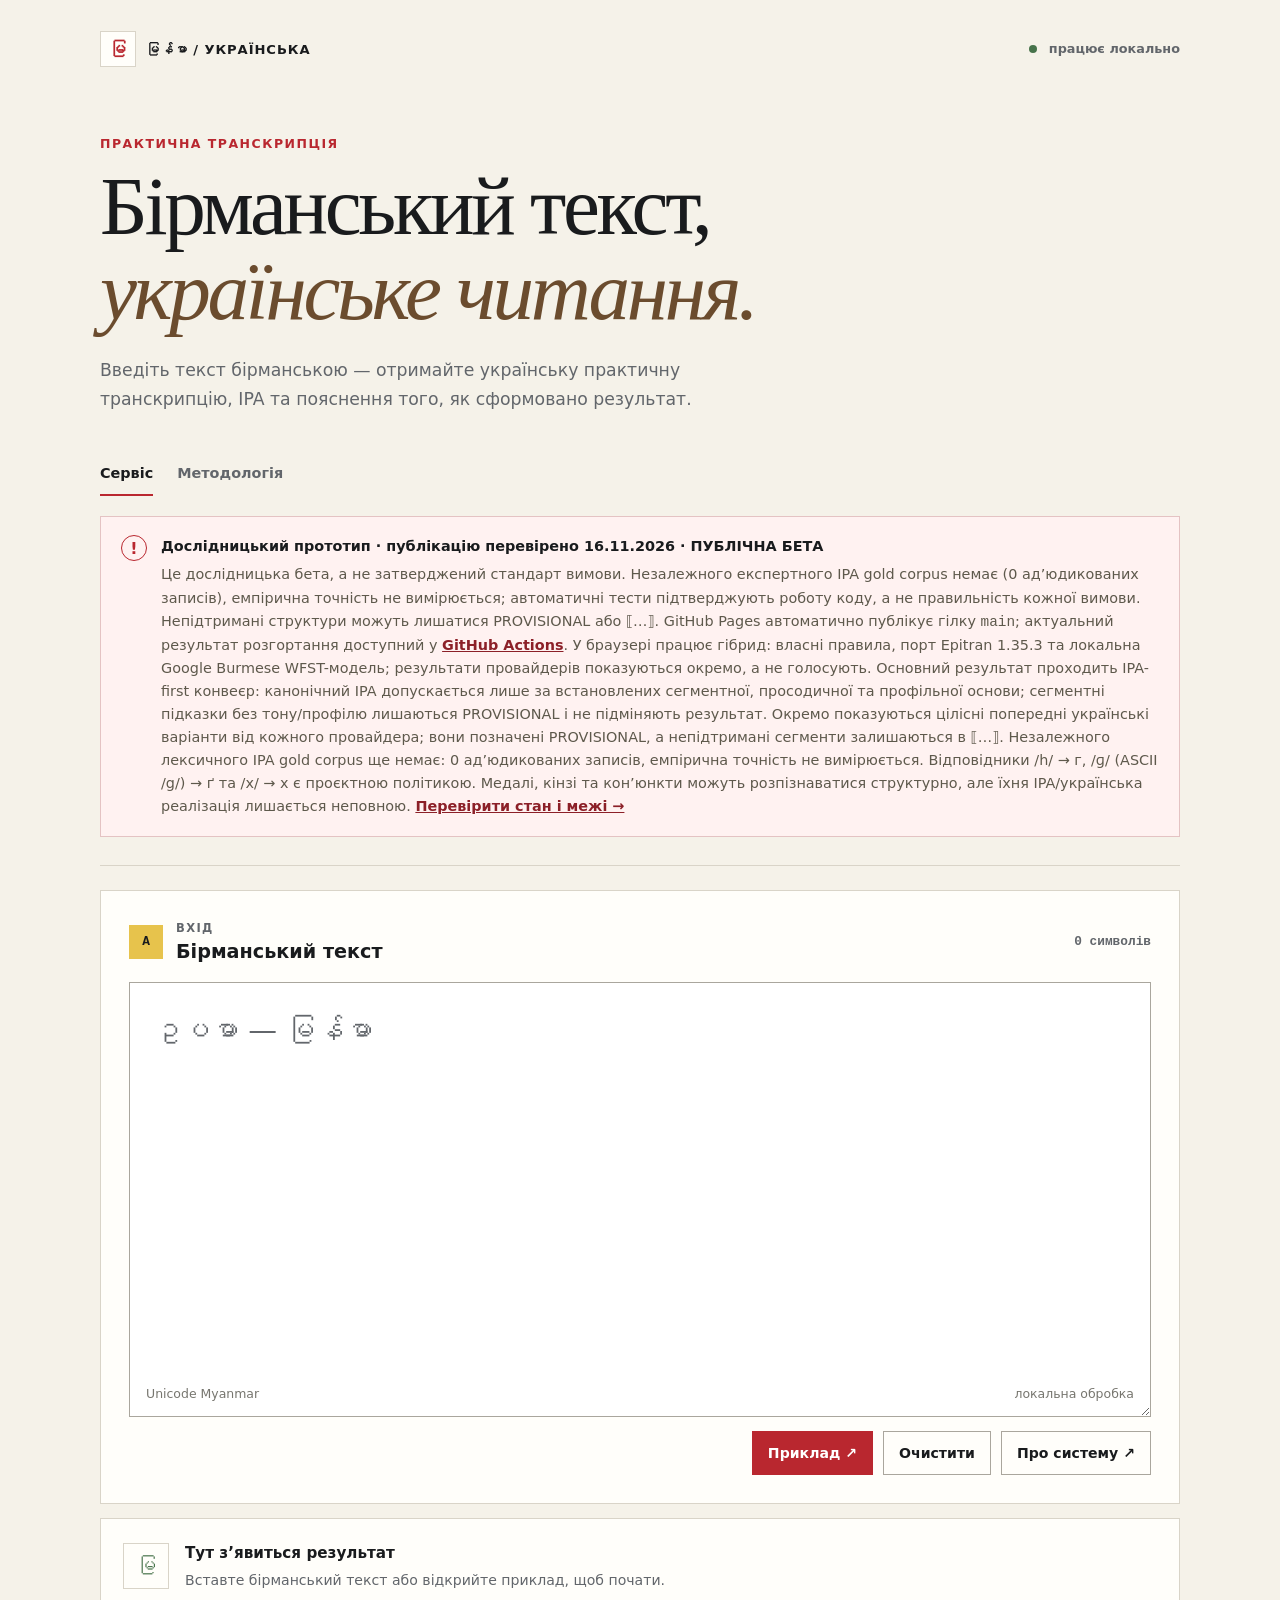
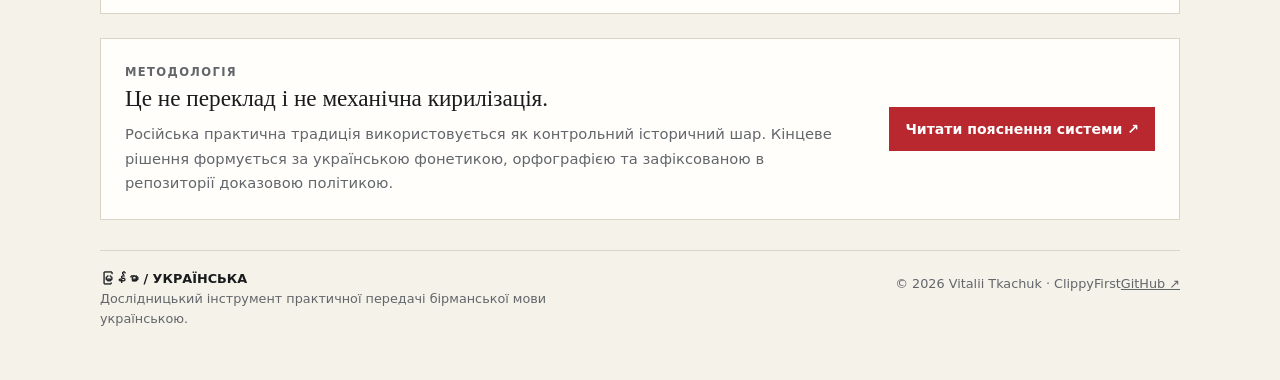
==== index.html @ 22420e3f "fix: preserve existing browser smoke-test notice text" ====
<!doctype html>
<html lang="uk">
<head>
<meta charset="UTF-8">
<meta name="viewport" content="width=device-width, initial-scale=1">
<meta http-equiv="Content-Security-Policy" content="default-src 'self'; script-src 'self'; style-src 'self'; connect-src 'self'; img-src 'self' data:; font-src 'self'; base-uri 'none'; form-action 'none'; frame-ancestors 'none'; object-src 'none'">
<meta name="description" content="Бірманський текст → практична українська транскрипція з IPA та поясненням системи.">
<title>မြန်မာ / УКРАЇНСЬКА</title>
<link rel="stylesheet" href="./src/web/styles.css?v=20261102-responsive-ui">
</head>
<body>
<a class="skip-link" href="#main-content">Перейти до основного вмісту</a>
<main id="main-content" class="shell" tabindex="-1">
<header class="site-header">
  <div class="topline">
    <a class="brand" href="./"><span class="brand-mark" aria-hidden="true">မြ</span><span>မြန်မာ / УКРАЇНСЬКА</span></a>
    <span class="local"><i aria-hidden="true"></i> працює локально</span>
  </div>
  <div class="hero">
    <p class="eyebrow">Практична транскрипція</p>
    <h1>Бірманський текст, <em>українське читання.</em></h1>
    <p class="subtitle">Введіть текст бірманською — отримайте українську практичну транскрипцію, IPA та пояснення того, як сформовано результат.</p>
  </div>
  <nav class="nav" aria-label="Основна навігація"><a class="active" aria-current="page" href="./">Сервіс</a><a href="./system.html">Методологія</a></nav>
  <section class="issues research-notice" aria-label="Статус дослідження"><span aria-hidden="true">!</span><div><strong>Дослідницький прототип · публікацію перевірено 16.11.2026 · ПУБЛІЧНА БЕТА</strong><p>Це дослідницька бета, а не затверджений стандарт вимови. Незалежного експертного IPA gold corpus немає (0 ад’юдикованих записів), емпірична точність не вимірюється; автоматичні тести підтверджують роботу коду, а не правильність кожної вимови. Непідтримані структури можуть лишатися PROVISIONAL або ⟦…⟧. GitHub Pages автоматично публікує гілку <code>main</code>; актуальний результат розгортання доступний у <a href="https://github.com/ClippyFirst/Burmese-Ukrainian-Phonetic-System-/actions">GitHub Actions</a>. У браузері працює гібрид: власні правила, порт Epitran 1.35.3 та локальна Google Burmese WFST-модель; результати провайдерів показуються окремо, а не голосують. Основний результат проходить IPA-first конвеєр: канонічний IPA допускається лише за встановлених сегментної, просодичної та профільної основи; сегментні підказки без тону/профілю лишаються PROVISIONAL і не підміняють результат. Окремо показуються цілісні попередні українські варіанти від кожного провайдера; вони позначені PROVISIONAL, а непідтримані сегменти залишаються в ⟦…⟧. Незалежного лексичного IPA gold corpus ще немає: 0 ад’юдикованих записів, емпірична точність не вимірюється. Відповідники /h/ → г, /ɡ/ (ASCII /g/) → ґ та /x/ → х є проєктною політикою. Медалі, кінзі та кон’юнкти можуть розпізнаватися структурно, але їхня IPA/українська реалізація лишається неповною. <a href="./system.html#validation-status">Перевірити стан і межі →</a></p></div></section>
</header>

<section class="workspace" aria-labelledby="input-heading">
  <div class="bar"><div class="section-title"><span class="section-number">A</span><div><p class="kicker">Вхід</p><h2 id="input-heading">Бірманський текст</h2></div></div><span id="count" class="count">0 символів</span></div>
  <label class="sr-only" for="source">Введіть бірманський текст</label>
  <div class="input-frame"><textarea id="source" rows="7" spellcheck="false" lang="my" aria-labelledby="input-heading" placeholder="ဥပမာ — မြန်မာ"></textarea><div class="input-hint"><span>Unicode Myanmar</span><span>локальна обробка</span></div></div>
  <div class="controls">
    <button id="example" class="button primary" type="button">Приклад ↗</button>
    <button id="clear" class="button secondary" type="button">Очистити</button>
    <a class="button secondary" href="./system.html">Про систему ↗</a>
  </div>
</section>

<section id="empty" class="empty" aria-live="polite"><span class="empty-glyph" aria-hidden="true">မြ</span><div><strong>Тут з’явиться результат</strong><span>Вставте бірманський текст або відкрийте приклад, щоб почати.</span></div></section>

<section id="results" class="results" hidden aria-labelledby="results-heading">
  <div class="bar"><div class="section-title"><span class="section-number">B</span><div><p class="kicker">Вихід</p><h2 id="results-heading">Результати</h2></div></div><span class="result-note">оберіть метод</span></div>
  <div class="method-switch" role="group" aria-label="Метод українського запису">
    <button id="mode-phonetic" class="method-button is-active" type="button" aria-pressed="true">Фонетичний</button>
    <button id="mode-romanization" class="method-button" type="button" aria-pressed="false">За романізацією</button>
  </div>
  <p id="output-method-note" class="method-note" aria-live="polite">Гібридний режим у браузері: власні правила + Epitran + локальна Google WFST-модель → IPA-кандидати й українські адаптації. Кандидати PROVISIONAL; жодних серверних API.</p>

  <article id="hybrid-engine-panel" class="result-card" data-method-panel="phonetic">
    <div class="result-meta"><span class="result-index">HYBRID</span><div><h3>Гібридні провайдери</h3><p>Паралельні кандидати, джерело вибору та явна невизначеність.</p></div></div>
    <div id="hybrid-provider-results" class="syllables"></div>
  </article>

  <article id="romanization-panel" class="result-card" data-method-panel="romanization">
    <div class="result-meta"><span class="result-index">01</span><div><h3>Романізація · MLCTS</h3><p>Орфографічна система Myanmar Language Commission; окремо від IPA й українського результату.</p></div><button class="copy" data-copy="romanization" type="button" aria-label="Копіювати романізацію MLCTS">Копіювати</button></div>
    <p id="romanization" class="result-value" lang="en"></p>
    <div id="romanization-status" class="status-line">Mya2Rom 0.4.4 · MLCTS (орфографічний профіль).</div>
  </article>

  <article id="ua-romanization-panel" class="result-card" data-method-panel="romanization">
    <div class="result-meta"><span class="result-index">02</span><div><h3>Українська за романізацією</h3><p>Окрема орфографічна матриця, не IPA-адаптація.</p></div></div>
    <p id="ua-romanization-result" class="result-value">Очікує на ввід бірманського тексту</p>
    <div id="ua-romanization-status" class="status-line">MLCTS → українська: окрема складова адаптація; непідтримані послідовності показуються як ⟦…⟧. Рими походять із vendor-інвентарю Mya2Rom (EVIDENCE_LIMITED).</div>
    <p class="unit-note"><a href="https://github.com/ClippyFirst/Burmese-Ukrainian-Phonetic-System-/blob/main/docs/romanization-to-ukrainian-matrix.md">Переглянути таблицю відповідників і статуси доказовості ↗</a></p>
  </article>

  <article id="ipa-panel" class="result-card" data-method-panel="phonetic">
    <div class="result-meta"><span class="result-index">03</span><div><h3>IPA</h3><p>Фонетичний / фонологічний шар, наскільки його встановлено для конкретного сегмента.</p></div><button class="copy" data-copy="ipa" type="button" aria-label="Копіювати IPA">Копіювати</button></div>
    <p id="ipa" class="result-value ipa" lang="und-fonipa"></p>
    <div id="ipa-status" class="status-line"></div>
  </article>

  <article id="ua-panel" class="result-card primary-result" data-method-panel="phonetic">
    <div class="result-meta"><span class="result-index">04</span><div><h3>Українська практична транскрипція</h3><p>Авторська система, побудована від аналізу вимови, а не від прямої заміни знаків.</p></div><button class="copy" data-copy="uk" type="button" aria-label="Копіювати українську транскрипцію">Копіювати</button></div>
    <p id="uk" class="result-value" lang="uk"></p>
    <div id="uk-status" class="status-line"></div>
    <section id="hybrid-candidate-previews" class="candidate-previews" aria-label="Попередні варіанти від гібридних провайдерів" hidden>
      <h4>Попередні варіанти провайдерів · PROVISIONAL</h4>
      <p class="status-line">Це окремі діагностичні адаптації IPA-кандидатів, а не підтверджена транскрипція. Непідтримані сегменти залишено в дужках; провайдери не голосують і не замінюють канонічний результат.</p>
      <div id="hybrid-candidate-preview-list"></div>
    </section>
  </article>

  <article id="structure-panel" class="result-card" data-method-panel="phonetic">
    <div class="result-meta"><span class="result-index">05</span><div><h3>Структурний аналіз</h3><p>Як Unicode-послідовність розібрана на бірманські графемні кластери.</p></div></div>
    <div id="syllables" class="syllables"></div>
  </article>
</section>

<section id="issues" class="issues" data-method-panel="phonetic" hidden aria-live="polite"><span aria-hidden="true">!</span><div><strong>Потребує уваги</strong><p id="issue-text"></p></div></section>

<section class="feedback">
  <div><p class="kicker">Методологія</p><h2>Це не переклад і не механічна кирилізація.</h2><p>Російська практична традиція використовується як контрольний історичний шар. Кінцеве рішення формується за українською фонетикою, орфографією та зафіксованою в репозиторії доказовою політикою.</p></div>
  <a class="button primary" href="./system.html">Читати пояснення системи ↗</a>
</section>

<footer class="footer"><div><strong>မြန်မာ / УКРАЇНСЬКА</strong><span>Дослідницький інструмент практичної передачі бірманської мови українською.</span></div><div><span>© 2026 Vitalii Tkachuk · ClippyFirst</span><a href="https://github.com/ClippyFirst/Burmese-Ukrainian-Phonetic-System-" target="_blank" rel="noreferrer">GitHub ↗</a></div></footer>
<p id="live" class="sr-only" aria-live="polite"></p>
</main>
<script src="./vendor/mya2rom/romanisations.js"></script>
<script src="./vendor/mya2rom/mya2rom.js"></script>
<script type="module" src="./src/web/app.js"></script>
</body>
</html>
---- src/web/styles.css ----
:root{
  color-scheme:light;
  --ink:#191b1d;--muted:#62666b;--paper:#f5f2e9;--surface:#fffefa;
  --line:#d9d4c8;--red:#b9272f;--gold:#e7c34c;--green:#47734b;
  --soft:#f8f5ec;--focus:#2459a6;--content:1080px;
}
*{box-sizing:border-box}
html{scroll-behavior:smooth;scroll-padding-top:20px}
body{margin:0;background:var(--paper);color:var(--ink);font:16px/1.6 system-ui,-apple-system,"Segoe UI","Noto Sans",Arial,sans-serif}
a{color:inherit}
button,textarea,select{font:inherit}
button:focus-visible,a:focus-visible,textarea:focus-visible,select:focus-visible{outline:3px solid var(--focus);outline-offset:3px}
[hidden]{display:none!important}
.shell{width:min(var(--content),calc(100% - 48px));margin:0 auto;padding:28px 0 52px}
.site-header{padding-bottom:28px;border-bottom:1px solid var(--line)}
.topline{display:flex;align-items:center;justify-content:space-between;gap:20px;min-height:42px}
.brand{display:inline-flex;align-items:center;gap:10px;text-decoration:none;font-size:.82rem;font-weight:800;letter-spacing:.07em}
.brand-mark{display:grid;place-items:center;width:36px;height:36px;border:1px solid var(--line);background:var(--surface);color:var(--red);font-size:1.05rem}
.local{color:var(--muted);font-size:.8rem;font-weight:650}
.local i{display:inline-block;width:8px;height:8px;margin-right:7px;border-radius:50%;background:var(--green)}
.hero{max-width:820px;padding:64px 0 34px}
.hero.compact{padding-top:48px;padding-bottom:28px}
.eyebrow,.kicker{margin:0 0 10px;color:var(--red);font-size:.78rem;font-weight:800;letter-spacing:.12em;text-transform:uppercase}
.hero h1{max-width:900px;margin:0;font:500 clamp(2.8rem,6.5vw,5.25rem)/1.02 Georgia,"Times New Roman",serif;letter-spacing:-.04em}
.hero h1 em{color:#6b4c2e;font-style:italic}
.subtitle{max-width:700px;margin:22px 0 0;color:var(--muted);font-size:1.08rem;line-height:1.7}
.nav{display:flex;flex-wrap:wrap;gap:8px 24px;margin:4px 0 20px}
.nav a{display:inline-flex;align-items:center;min-height:44px;border-bottom:2px solid transparent;color:var(--muted);font-size:.9rem;font-weight:700;text-decoration:none}
.nav a:hover,.nav a.active{border-color:var(--red);color:var(--ink)}
.research-notice,.issues{display:flex;align-items:flex-start;gap:14px;padding:18px 20px;border:1px solid #e3d39b;background:#fff9e7}
.research-notice>span,.issues>span{display:grid;place-items:center;flex:0 0 26px;width:26px;height:26px;border:1px solid var(--red);border-radius:50%;color:var(--red);font-weight:900}
.research-notice strong,.issues strong{display:block;font-size:.9rem}
.research-notice>div,.issues>div{min-width:0}
.research-notice p,.issues p{margin:5px 0 0;color:#5e594c;font-size:.9rem;line-height:1.6;overflow-wrap:anywhere}
.research-notice a{color:#8c2028;font-weight:750}
.workspace,.results,.document{margin-top:24px;border:1px solid var(--line);background:var(--surface)}
.workspace,.results{padding:clamp(18px,3vw,28px)}
.bar{display:flex;align-items:center;justify-content:space-between;gap:16px}
.section-title{display:flex;align-items:center;gap:13px}
.section-number{display:grid;place-items:center;width:34px;height:34px;background:var(--gold);font:800 .8rem ui-monospace,monospace}
.kicker{margin-bottom:3px;color:var(--muted);font-size:.72rem}
.bar h2{margin:0;font-size:1.2rem;line-height:1.25}
.count,.result-note{color:var(--muted);font:650 .8rem ui-monospace,monospace}
.input-frame{position:relative;margin-top:18px;border:1px solid #aaa69d;background:#fff}
textarea{display:block;width:100%;min-height:190px;padding:22px 22px 48px;border:0;resize:vertical;background:transparent;color:var(--ink);font:1.8rem/1.8 "Noto Sans Myanmar","Myanmar Text",system-ui,sans-serif}
textarea:focus{outline:2px solid var(--red);outline-offset:-2px}
textarea::placeholder{color:var(--muted);opacity:1}
.input-hint{position:absolute;right:16px;bottom:12px;left:16px;display:flex;justify-content:space-between;gap:12px;color:#77766f;font-size:.78rem;pointer-events:none}
.controls{display:flex;flex-wrap:wrap;justify-content:flex-end;gap:10px;margin-top:14px}
.button,.copy{display:inline-flex;align-items:center;justify-content:center;min-height:44px;padding:8px 15px;border:1px solid #aaa69d;background:transparent;color:var(--ink);font-size:.88rem;font-weight:750;text-decoration:none;cursor:pointer}
.button.primary{border-color:var(--red);background:var(--red);color:#fff}
.button.primary:hover{background:#98212a}
.button.secondary:hover,.copy:hover{background:var(--soft)}
.empty{display:grid;grid-template-columns:auto 1fr;align-items:center;gap:16px;margin-top:14px;padding:22px;border:1px solid var(--line);background:var(--surface)}
.empty-glyph{display:grid;place-items:center;width:46px;height:46px;border:1px solid var(--line);color:var(--green);font-size:1.2rem}
.empty strong,.empty div span{display:block}
.empty strong{font-size:.95rem}
.empty div span{margin-top:3px;color:var(--muted);font-size:.88rem}
.results{display:grid;grid-template-columns:repeat(2,minmax(0,1fr));gap:12px;background:#f9f7f0}
.results>.bar{grid-column:1/-1;margin-bottom:2px}
.result-card{min-width:0;padding:20px;border:1px solid var(--line);background:var(--surface)}
.primary-result,.result-card:last-child{grid-column:1/-1}
.primary-result{border-top:4px solid var(--red)}
.result-meta{display:grid;grid-template-columns:34px minmax(0,1fr) auto;align-items:start;gap:12px}
.result-index{color:var(--green);font:800 .78rem ui-monospace,monospace}
.result-meta h3{margin:0;font-size:1rem;line-height:1.35}
.result-meta p{margin:5px 0 0;color:var(--muted);font-size:.88rem;line-height:1.5}
.copy{min-height:40px;padding:6px 11px;font-size:.82rem}
.result-value{min-height:1.7em;margin:18px 0 0;white-space:pre-wrap;overflow-wrap:anywhere;font-size:clamp(1.35rem,2.8vw,1.85rem);line-height:1.7}
[lang="und-fonipa"]{font-family:"Charis SIL","Doulos SIL","DejaVu Sans","Noto Sans",sans-serif;font-feature-settings:"ccmp" 1,"mark" 1,"mkmk" 1;font-synthesis:none;unicode-bidi: isolate;overflow-wrap:anywhere}
.result-value.ipa{font-size:clamp(1.15rem,2.3vw,1.5rem);font-family:"Charis SIL","Doulos SIL","DejaVu Sans","Noto Sans",sans-serif;font-feature-settings:"ccmp" 1,"mark" 1,"mkmk" 1;font-synthesis:none;unicode-bidi: isolate}
.status-line{margin:12px 0 0;color:var(--muted);font-size:.82rem;line-height:1.55}
.candidate-previews{margin-top:18px;padding:16px;border:1px dashed var(--line);background:var(--soft)}
.candidate-previews h4{margin:0;font-size:.9rem;line-height:1.4}
.candidate-previews>.status-line{margin:7px 0 12px}
.candidate-preview{padding:12px 0;border-top:1px solid var(--line)}
.candidate-preview strong{font:750 .78rem ui-monospace,monospace;letter-spacing:.02em}
.candidate-preview-value{margin:6px 0;font-size:1.2rem;line-height:1.6;overflow-wrap:anywhere;white-space:pre-wrap}
.candidate-preview small{color:var(--muted);font-size:.78rem;line-height:1.5}
.syllables{margin-top:16px;border-top:1px solid var(--line)}
.syllable{display:grid;grid-template-columns:minmax(90px,140px) minmax(0,1fr);gap:10px;padding:12px 0;border-bottom:1px solid var(--line);font-size:.88rem}
.syllable strong{font-family:ui-monospace,monospace}
.syllable span{color:var(--muted)}
.syllable small{grid-column:2;color:#8b6330;font-size:.82rem}
.issues{margin-top:14px;border-color:#e4c3c3;background:#fff2f1}
.issues>span{border-color:var(--red)}
.feedback{display:flex;align-items:center;justify-content:space-between;gap:28px;margin-top:24px;padding:24px;border:1px solid var(--line);background:var(--surface)}
.feedback h2{margin:0;font:500 1.45rem/1.25 Georgia,"Times New Roman",serif}
.feedback p:last-child{max-width:720px;margin:9px 0 0;color:var(--muted);font-size:.92rem;line-height:1.65}
.footer{display:grid;grid-template-columns:1fr 1fr;gap:24px;margin-top:30px;padding-top:18px;border-top:1px solid var(--line);color:var(--muted);font-size:.8rem;line-height:1.55}
.footer div:last-child{text-align:right}
.footer strong{display:block;color:var(--ink)}
.footer a{display:inline-block;margin-top:5px}
.document{padding:clamp(22px,4vw,38px);overflow-x:hidden}
.document section{max-width:900px;padding:6px 0 34px}
.document section+section{padding-top:28px;border-top:1px solid var(--line)}
.document h2{margin:0 0 14px;font:500 clamp(1.5rem,3vw,2rem)/1.2 Georgia,"Times New Roman",serif}
.document p,.document li{color:#4e5154;font-size:.96rem;line-height:1.75}
.document table{width:100%;border-collapse:collapse;font-size:.88rem}
.document th,.document td{padding:11px 10px;text-align:left;border-bottom:1px solid var(--line);vertical-align:top}
.document th{color:var(--muted);font-size:.78rem;letter-spacing:.06em;text-transform:uppercase}
.pipeline{display:flex;flex-wrap:wrap;align-items:center;gap:8px;margin:18px 0;padding:16px;border-left:3px solid var(--green);background:var(--soft);font-size:.86rem;line-height:1.6}
.pipeline b{color:var(--red)}
.table-wrap{display:block;width:100%;min-width:0;max-width:100%;overflow-x:auto}
.status-grid{display:grid;grid-template-columns:repeat(3,minmax(0,1fr));gap:10px;margin-top:18px}
.status-grid div{padding:16px;border:1px solid var(--line);background:var(--soft)}
.status-grid b{display:block;color:var(--green);font:800 .78rem ui-monospace,monospace}
.status-grid span{display:block;margin-top:7px;color:var(--muted);font-size:.88rem;line-height:1.5}
.skip-link{position:absolute;z-index:1000;top:12px;left:12px;transform:translateY(-180%);padding:10px 14px;border:2px solid var(--focus);background:var(--surface);color:var(--ink);font-weight:750;text-decoration:none}
.skip-link:focus{position:fixed;transform:none;outline:3px solid var(--focus);outline-offset:3px}
.sr-only{position:absolute!important;width:1px!important;height:1px!important;margin:-1px!important;overflow:hidden!important;clip:rect(0,0,0,0)!important;white-space:nowrap!important;border:0!important}
@media(max-width:760px){
  .shell{width:calc(100% - 28px);padding-top:18px}
  .topline{align-items:flex-start;flex-wrap:wrap}
  .local{display:none}
  .hero{padding:42px 0 26px}
  .hero.compact{padding-top:32px}
  .hero h1{font-size:clamp(2.5rem,10.5vw,3.7rem);line-height:1.06}
  .subtitle{font-size:1rem}
  .bar{align-items:flex-start}
  .workspace,.results{padding:16px}
  .results{grid-template-columns:minmax(0,1fr)}
  .results>.bar,.primary-result,.result-card:last-child{grid-column:auto}
  .result-meta{grid-template-columns:28px minmax(0,1fr)}
  .result-meta .copy{grid-column:2;justify-self:start}
  .controls{justify-content:stretch}
  .controls>*{flex:1 1 145px}
  .feedback{align-items:stretch;flex-direction:column}
  .footer{grid-template-columns:1fr}
  .footer div:last-child{text-align:left}
  .document{padding:20px}
  .status-grid{grid-template-columns:1fr}
  .syllable{grid-template-columns:1fr}
  .syllable small{grid-column:1}
}
@media(prefers-reduced-motion:reduce){html{scroll-behavior:auto}}
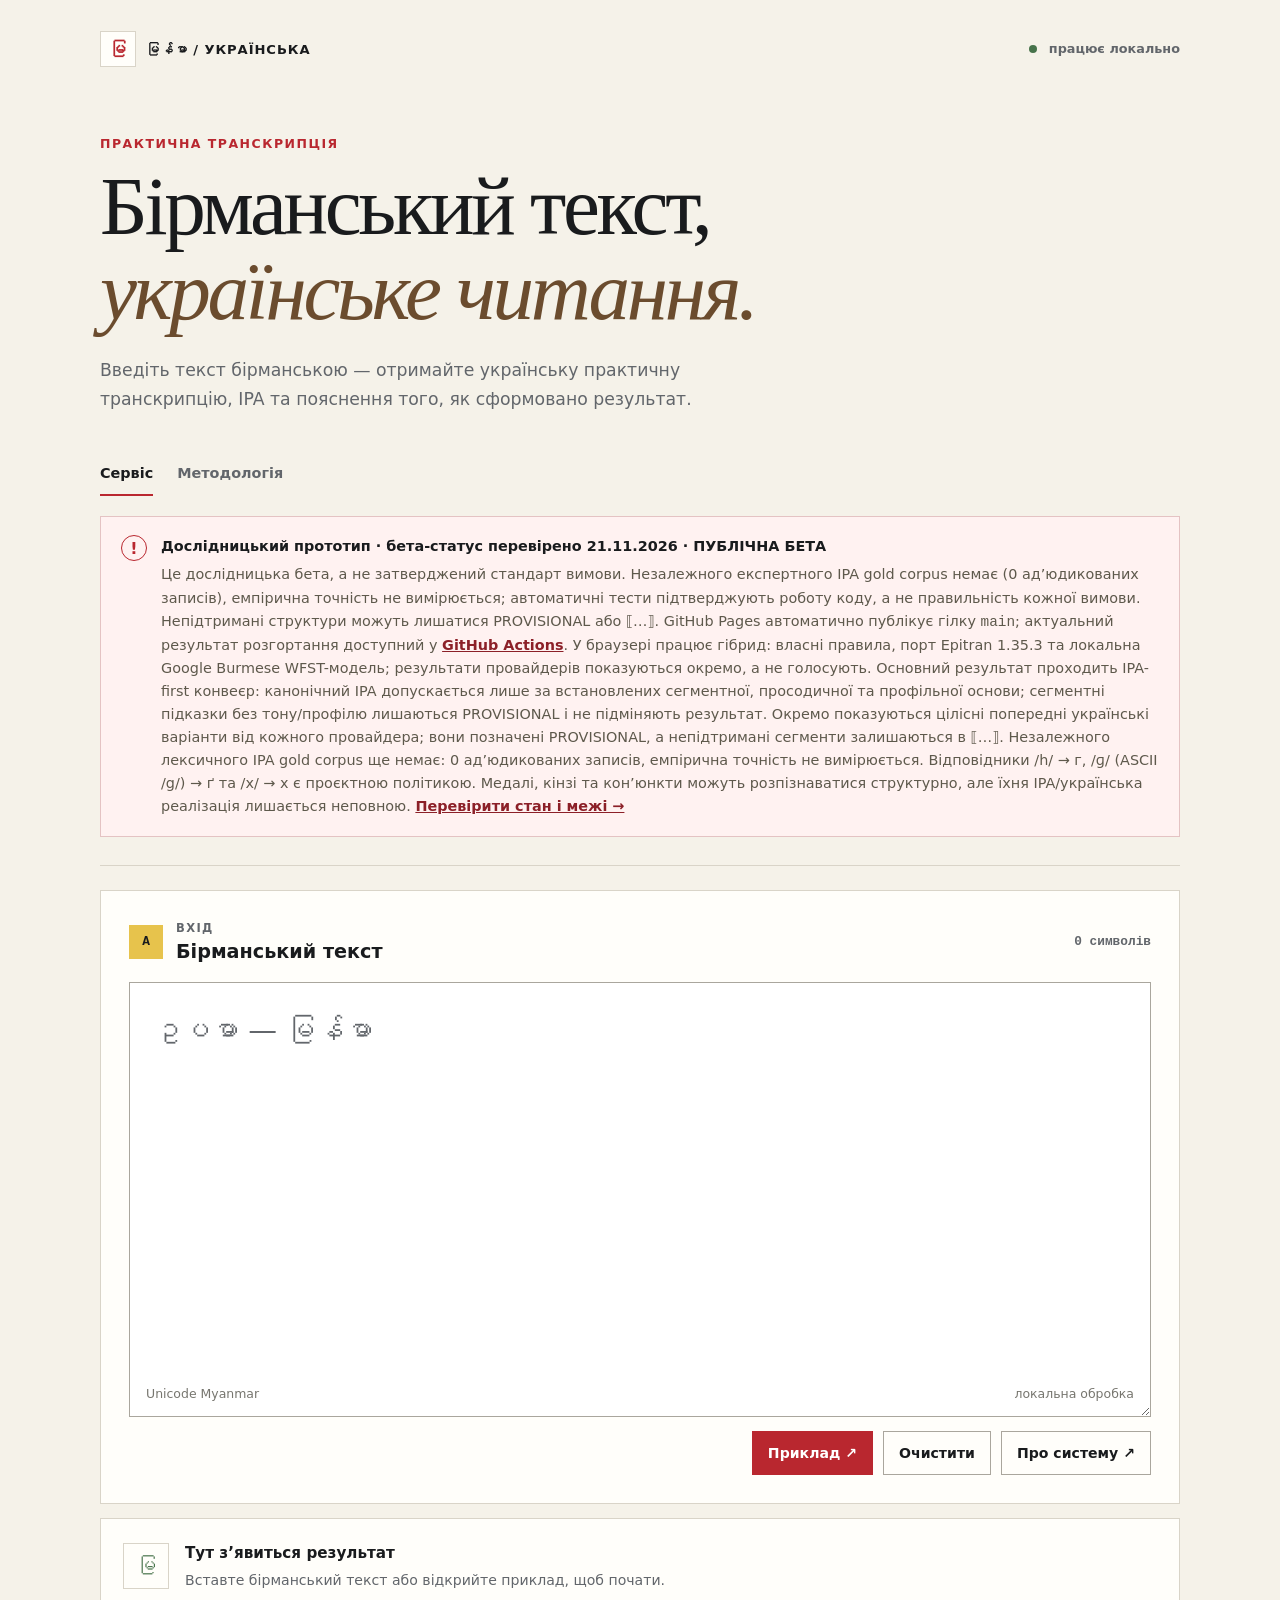
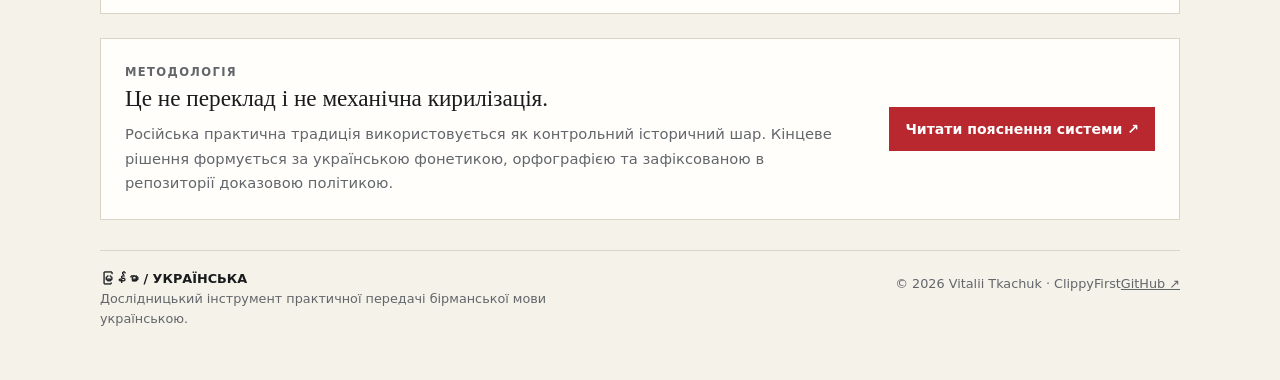
==== commit ef230107: "docs: refresh visible public beta status" ====
--- a/index.html
+++ b/index.html
@@ -22,7 +22,7 @@
     <p class="subtitle">Введіть текст бірманською — отримайте українську практичну транскрипцію, IPA та пояснення того, як сформовано результат.</p>
   </div>
   <nav class="nav" aria-label="Основна навігація"><a class="active" aria-current="page" href="./">Сервіс</a><a href="./system.html">Методологія</a></nav>
-  <section class="issues research-notice" aria-label="Статус дослідження"><span aria-hidden="true">!</span><div><strong>Дослідницький прототип · публікацію перевірено 16.11.2026 · ПУБЛІЧНА БЕТА</strong><p>Це дослідницька бета, а не затверджений стандарт вимови. Незалежного експертного IPA gold corpus немає (0 ад’юдикованих записів), емпірична точність не вимірюється; автоматичні тести підтверджують роботу коду, а не правильність кожної вимови. Непідтримані структури можуть лишатися PROVISIONAL або ⟦…⟧. GitHub Pages автоматично публікує гілку <code>main</code>; актуальний результат розгортання доступний у <a href="https://github.com/ClippyFirst/Burmese-Ukrainian-Phonetic-System-/actions">GitHub Actions</a>. У браузері працює гібрид: власні правила, порт Epitran 1.35.3 та локальна Google Burmese WFST-модель; результати провайдерів показуються окремо, а не голосують. Основний результат проходить IPA-first конвеєр: канонічний IPA допускається лише за встановлених сегментної, просодичної та профільної основи; сегментні підказки без тону/профілю лишаються PROVISIONAL і не підміняють результат. Окремо показуються цілісні попередні українські варіанти від кожного провайдера; вони позначені PROVISIONAL, а непідтримані сегменти залишаються в ⟦…⟧. Незалежного лексичного IPA gold corpus ще немає: 0 ад’юдикованих записів, емпірична точність не вимірюється. Відповідники /h/ → г, /ɡ/ (ASCII /g/) → ґ та /x/ → х є проєктною політикою. Медалі, кінзі та кон’юнкти можуть розпізнаватися структурно, але їхня IPA/українська реалізація лишається неповною. <a href="./system.html#validation-status">Перевірити стан і межі →</a></p></div></section>
+  <section class="issues research-notice" aria-label="Статус дослідження"><span aria-hidden="true">!</span><div><strong>Дослідницький прототип · бета-статус перевірено 21.11.2026 · ПУБЛІЧНА БЕТА</strong><p>Це дослідницька бета, а не затверджений стандарт вимови. Незалежного експертного IPA gold corpus немає (0 ад’юдикованих записів), емпірична точність не вимірюється; автоматичні тести підтверджують роботу коду, а не правильність кожної вимови. Непідтримані структури можуть лишатися PROVISIONAL або ⟦…⟧. GitHub Pages автоматично публікує гілку <code>main</code>; актуальний результат розгортання доступний у <a href="https://github.com/ClippyFirst/Burmese-Ukrainian-Phonetic-System-/actions">GitHub Actions</a>. У браузері працює гібрид: власні правила, порт Epitran 1.35.3 та локальна Google Burmese WFST-модель; результати провайдерів показуються окремо, а не голосують. Основний результат проходить IPA-first конвеєр: канонічний IPA допускається лише за встановлених сегментної, просодичної та профільної основи; сегментні підказки без тону/профілю лишаються PROVISIONAL і не підміняють результат. Окремо показуються цілісні попередні українські варіанти від кожного провайдера; вони позначені PROVISIONAL, а непідтримані сегменти залишаються в ⟦…⟧. Незалежного лексичного IPA gold corpus ще немає: 0 ад’юдикованих записів, емпірична точність не вимірюється. Відповідники /h/ → г, /ɡ/ (ASCII /g/) → ґ та /x/ → х є проєктною політикою. Медалі, кінзі та кон’юнкти можуть розпізнаватися структурно, але їхня IPA/українська реалізація лишається неповною. <a href="./system.html#validation-status">Перевірити стан і межі →</a></p></div></section>
 </header>
 
 <section class="workspace" aria-labelledby="input-heading">
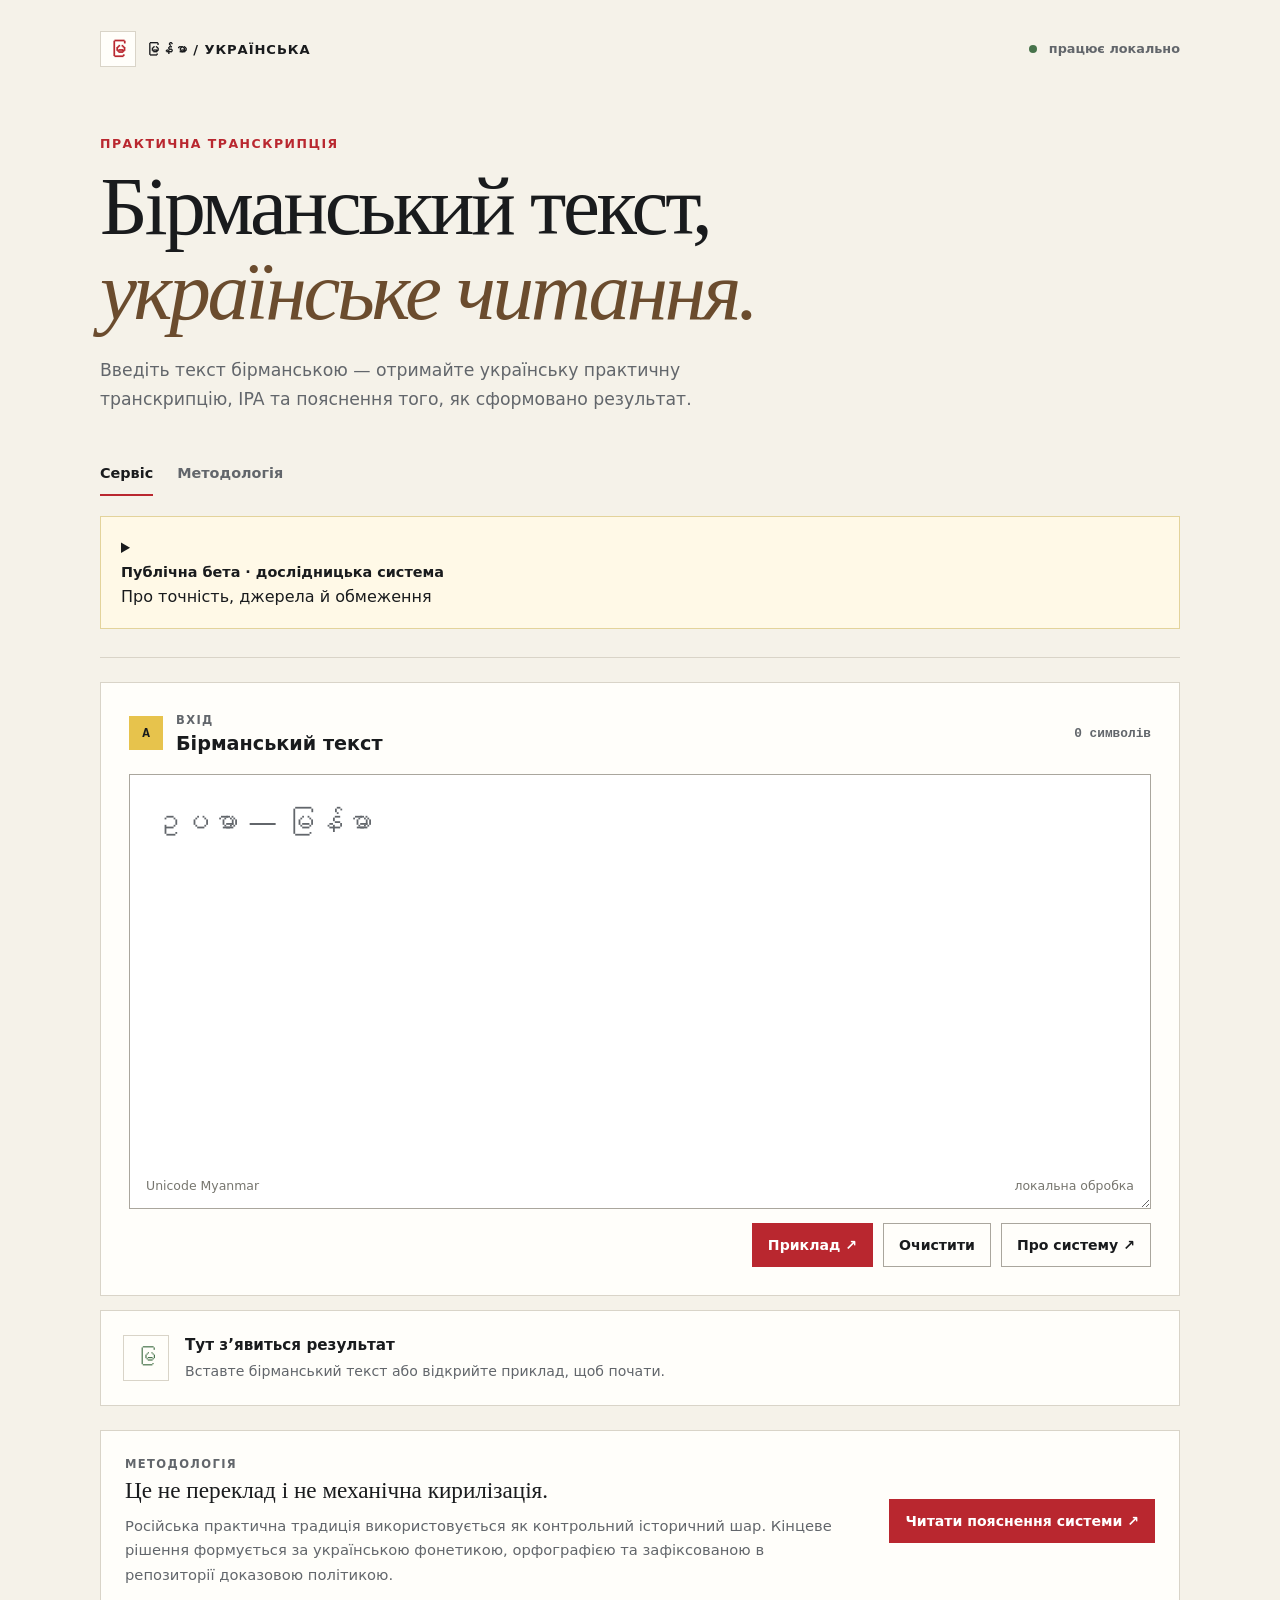
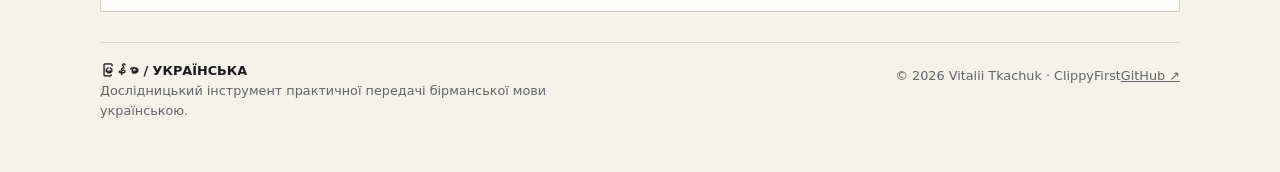
==== commit 748f72e0: "UX: prioritize Burmese Ukrainian result and tuck research panels away" ====
--- a/index.html
+++ b/index.html
@@ -22,7 +22,7 @@
     <p class="subtitle">Введіть текст бірманською — отримайте українську практичну транскрипцію, IPA та пояснення того, як сформовано результат.</p>
   </div>
   <nav class="nav" aria-label="Основна навігація"><a class="active" aria-current="page" href="./">Сервіс</a><a href="./system.html">Методологія</a></nav>
-  <section class="issues research-notice" aria-label="Статус дослідження"><span aria-hidden="true">!</span><div><strong>Дослідницький прототип · бета-статус перевірено 21.11.2026 · ПУБЛІЧНА БЕТА</strong><p>Це дослідницька бета, а не затверджений стандарт вимови. Незалежного експертного IPA gold corpus немає (0 ад’юдикованих записів), емпірична точність не вимірюється; автоматичні тести підтверджують роботу коду, а не правильність кожної вимови. Непідтримані структури можуть лишатися PROVISIONAL або ⟦…⟧. GitHub Pages автоматично публікує гілку <code>main</code>; актуальний результат розгортання доступний у <a href="https://github.com/ClippyFirst/Burmese-Ukrainian-Phonetic-System-/actions">GitHub Actions</a>. У браузері працює гібрид: власні правила, порт Epitran 1.35.3 та локальна Google Burmese WFST-модель; результати провайдерів показуються окремо, а не голосують. Основний результат проходить IPA-first конвеєр: канонічний IPA допускається лише за встановлених сегментної, просодичної та профільної основи; сегментні підказки без тону/профілю лишаються PROVISIONAL і не підміняють результат. Окремо показуються цілісні попередні українські варіанти від кожного провайдера; вони позначені PROVISIONAL, а непідтримані сегменти залишаються в ⟦…⟧. Незалежного лексичного IPA gold corpus ще немає: 0 ад’юдикованих записів, емпірична точність не вимірюється. Відповідники /h/ → г, /ɡ/ (ASCII /g/) → ґ та /x/ → х є проєктною політикою. Медалі, кінзі та кон’юнкти можуть розпізнаватися структурно, але їхня IPA/українська реалізація лишається неповною. <a href="./system.html#validation-status">Перевірити стан і межі →</a></p></div></section>
+  <details class="research-notice research-notice-collapsed"><summary><strong>Публічна бета · дослідницька система</strong><span>Про точність, джерела й обмеження</span></summary><div><p>Це дослідницька бета, а не затверджений стандарт вимови. Незалежного експертного IPA gold corpus немає, тому емпірична точність не вимірюється. Непідтримані структури не вгадуються. У браузері працюють власні правила, Epitran та локальна Google Burmese WFST-модель; провайдерські кандидати відокремлені від канонічного IPA → українського результату. <a href="./system.html#validation-status">Перевірити стан і межі →</a></p></div></details>
 </header>
 
 <section class="workspace" aria-labelledby="input-heading">
@@ -40,51 +40,20 @@
 
 <section id="results" class="results" hidden aria-labelledby="results-heading">
   <div class="bar"><div class="section-title"><span class="section-number">B</span><div><p class="kicker">Вихід</p><h2 id="results-heading">Результати</h2></div></div><span class="result-note">оберіть метод</span></div>
-  <div class="method-switch" role="group" aria-label="Метод українського запису">
-    <button id="mode-phonetic" class="method-button is-active" type="button" aria-pressed="true">Фонетичний</button>
-    <button id="mode-romanization" class="method-button" type="button" aria-pressed="false">За романізацією</button>
-  </div>
-  <p id="output-method-note" class="method-note" aria-live="polite">Гібридний режим у браузері: власні правила + Epitran + локальна Google WFST-модель → IPA-кандидати й українські адаптації. Кандидати PROVISIONAL; жодних серверних API.</p>
-
-  <article id="hybrid-engine-panel" class="result-card" data-method-panel="phonetic">
-    <div class="result-meta"><span class="result-index">HYBRID</span><div><h3>Гібридні провайдери</h3><p>Паралельні кандидати, джерело вибору та явна невизначеність.</p></div></div>
-    <div id="hybrid-provider-results" class="syllables"></div>
+  <article id="ua-panel" class="result-card primary-result" data-method-panel="phonetic">
+    <div class="result-meta"><span class="result-index">01</span><div><h3>Українська практична транскрипція</h3><p>Готовий результат для читання й копіювання.</p></div><button class="copy" data-copy="uk" type="button" aria-label="Копіювати українську транскрипцію">Копіювати</button></div><p id="uk" class="result-value" lang="uk"></p><div id="uk-status" class="status-line"></div>
   </article>
-
-  <article id="romanization-panel" class="result-card" data-method-panel="romanization">
-    <div class="result-meta"><span class="result-index">01</span><div><h3>Романізація · MLCTS</h3><p>Орфографічна система Myanmar Language Commission; окремо від IPA й українського результату.</p></div><button class="copy" data-copy="romanization" type="button" aria-label="Копіювати романізацію MLCTS">Копіювати</button></div>
-    <p id="romanization" class="result-value" lang="en"></p>
-    <div id="romanization-status" class="status-line">Mya2Rom 0.4.4 · MLCTS (орфографічний профіль).</div>
-  </article>
-
-  <article id="ua-romanization-panel" class="result-card" data-method-panel="romanization">
-    <div class="result-meta"><span class="result-index">02</span><div><h3>Українська за романізацією</h3><p>Окрема орфографічна матриця, не IPA-адаптація.</p></div></div>
-    <p id="ua-romanization-result" class="result-value">Очікує на ввід бірманського тексту</p>
-    <div id="ua-romanization-status" class="status-line">MLCTS → українська: окрема складова адаптація; непідтримані послідовності показуються як ⟦…⟧. Рими походять із vendor-інвентарю Mya2Rom (EVIDENCE_LIMITED).</div>
-    <p class="unit-note"><a href="https://github.com/ClippyFirst/Burmese-Ukrainian-Phonetic-System-/blob/main/docs/romanization-to-ukrainian-matrix.md">Переглянути таблицю відповідників і статуси доказовості ↗</a></p>
-  </article>
-
-  <article id="ipa-panel" class="result-card" data-method-panel="phonetic">
-    <div class="result-meta"><span class="result-index">03</span><div><h3>IPA</h3><p>Фонетичний / фонологічний шар, наскільки його встановлено для конкретного сегмента.</p></div><button class="copy" data-copy="ipa" type="button" aria-label="Копіювати IPA">Копіювати</button></div>
-    <p id="ipa" class="result-value ipa" lang="und-fonipa"></p>
-    <div id="ipa-status" class="status-line"></div>
-  </article>
-
-  <article id="ua-panel" class="result-card primary-result" data-method-panel="phonetic">
-    <div class="result-meta"><span class="result-index">04</span><div><h3>Українська практична транскрипція</h3><p>Авторська система, побудована від аналізу вимови, а не від прямої заміни знаків.</p></div><button class="copy" data-copy="uk" type="button" aria-label="Копіювати українську транскрипцію">Копіювати</button></div>
-    <p id="uk" class="result-value" lang="uk"></p>
-    <div id="uk-status" class="status-line"></div>
-    <section id="hybrid-candidate-previews" class="candidate-previews" aria-label="Попередні варіанти від гібридних провайдерів" hidden>
-      <h4>Попередні варіанти провайдерів · PROVISIONAL</h4>
-      <p class="status-line">Це окремі діагностичні адаптації IPA-кандидатів, а не підтверджена транскрипція. Непідтримані сегменти залишено в дужках; провайдери не голосують і не замінюють канонічний результат.</p>
-      <div id="hybrid-candidate-preview-list"></div>
-    </section>
-  </article>
-
-  <article id="structure-panel" class="result-card" data-method-panel="phonetic">
-    <div class="result-meta"><span class="result-index">05</span><div><h3>Структурний аналіз</h3><p>Як Unicode-послідовність розібрана на бірманські графемні кластери.</p></div></div>
-    <div id="syllables" class="syllables"></div>
-  </article>
+  <details id="research-details" class="research-drawer"><summary><span><strong>Докладний аналіз</strong><small>IPA, кандидати рушіїв, романізація та структура</small></span></summary><div class="research-drawer-content">
+    <div class="method-switch" role="group" aria-label="Метод українського запису"><button id="mode-phonetic" class="method-button is-active" type="button" aria-pressed="true">Фонетичний</button><button id="mode-romanization" class="method-button" type="button" aria-pressed="false">За романізацією</button></div>
+    <p id="output-method-note" class="method-note" aria-live="polite">Гібридний режим у браузері: власні правила + Epitran + локальна Google WFST-модель → IPA-кандидати й українські адаптації. Кандидати PROVISIONAL; жодних серверних API.</p>
+    <div class="output-level-control" data-method-panel="phonetic"><label for="output-level">Рівень деталізації фонетичного результату</label><select id="output-level" aria-describedby="output-level-note"><option value="strict">Strict · лише канонічний результат</option><option value="balanced" selected>Soft · результат і кандидати</option><option value="exploratory">Super-soft · усі доступні кандидати</option></select><p id="output-level-note" class="method-note" aria-live="polite">Кандидати показуються окремо й не замінюють підтверджену транскрипцію.</p></div>
+    <article id="hybrid-engine-panel" class="result-card" data-method-panel="phonetic"><div class="result-meta"><span class="result-index">HYBRID</span><div><h3>Гібридні провайдери</h3><p>Паралельні кандидати, джерело вибору та явна невизначеність.</p></div></div><div id="hybrid-provider-results" class="syllables"></div></article>
+    <article id="romanization-panel" class="result-card" data-method-panel="romanization"><div class="result-meta"><span class="result-index">02</span><div><h3>Романізація · MLCTS</h3><p>Орфографічна система Myanmar Language Commission; окремо від IPA й українського результату.</p></div><button class="copy" data-copy="romanization" type="button" aria-label="Копіювати романізацію MLCTS">Копіювати</button></div><p id="romanization" class="result-value" lang="en"></p><div id="romanization-status" class="status-line">Mya2Rom · MLCTS.</div></article>
+    <article id="ua-romanization-panel" class="result-card" data-method-panel="romanization"><div class="result-meta"><span class="result-index">03</span><div><h3>Українська за романізацією</h3><p>Окрема орфографічна матриця, не IPA-адаптація.</p></div></div><p id="ua-romanization-result" class="result-value">Очікує на ввід бірманського тексту</p><div id="ua-romanization-status" class="status-line">MLCTS → українська: окрема складова адаптація; непідтримані послідовності позначаються окремо.</div><p class="unit-note"><a href="https://github.com/ClippyFirst/Burmese-Ukrainian-Phonetic-System/blob/main/docs/romanization-to-ukrainian-matrix.md">Таблиця відповідників і статуси ↗</a></p></article>
+    <article id="ipa-panel" class="result-card" data-method-panel="phonetic"><div class="result-meta"><span class="result-index">04</span><div><h3>IPA</h3><p>Фонетичний / фонологічний шар, наскільки його встановлено.</p></div><button class="copy" data-copy="ipa" type="button" aria-label="Копіювати IPA">Копіювати</button></div><p id="ipa" class="result-value ipa" lang="und-fonipa"></p><div id="ipa-status" class="status-line"></div></article>
+    <article id="structure-panel" class="result-card" data-method-panel="phonetic"><div class="result-meta"><span class="result-index">05</span><div><h3>Структурний аналіз</h3><p>Unicode-послідовність і графемні кластери.</p></div></div><div id="syllables" class="syllables"></div></article>
+    <section id="hybrid-candidate-previews" class="candidate-previews" aria-label="Попередні варіанти від гібридних провайдерів" hidden><h4>Попередні варіанти провайдерів · PROVISIONAL</h4><p class="status-line">Окремі діагностичні адаптації IPA-кандидатів; не підтверджена транскрипція.</p><div id="hybrid-candidate-preview-list"></div></section>
+  </div></details>
 </section>
 
 <section id="issues" class="issues" data-method-panel="phonetic" hidden aria-live="polite"><span aria-hidden="true">!</span><div><strong>Потребує уваги</strong><p id="issue-text"></p></div></section>
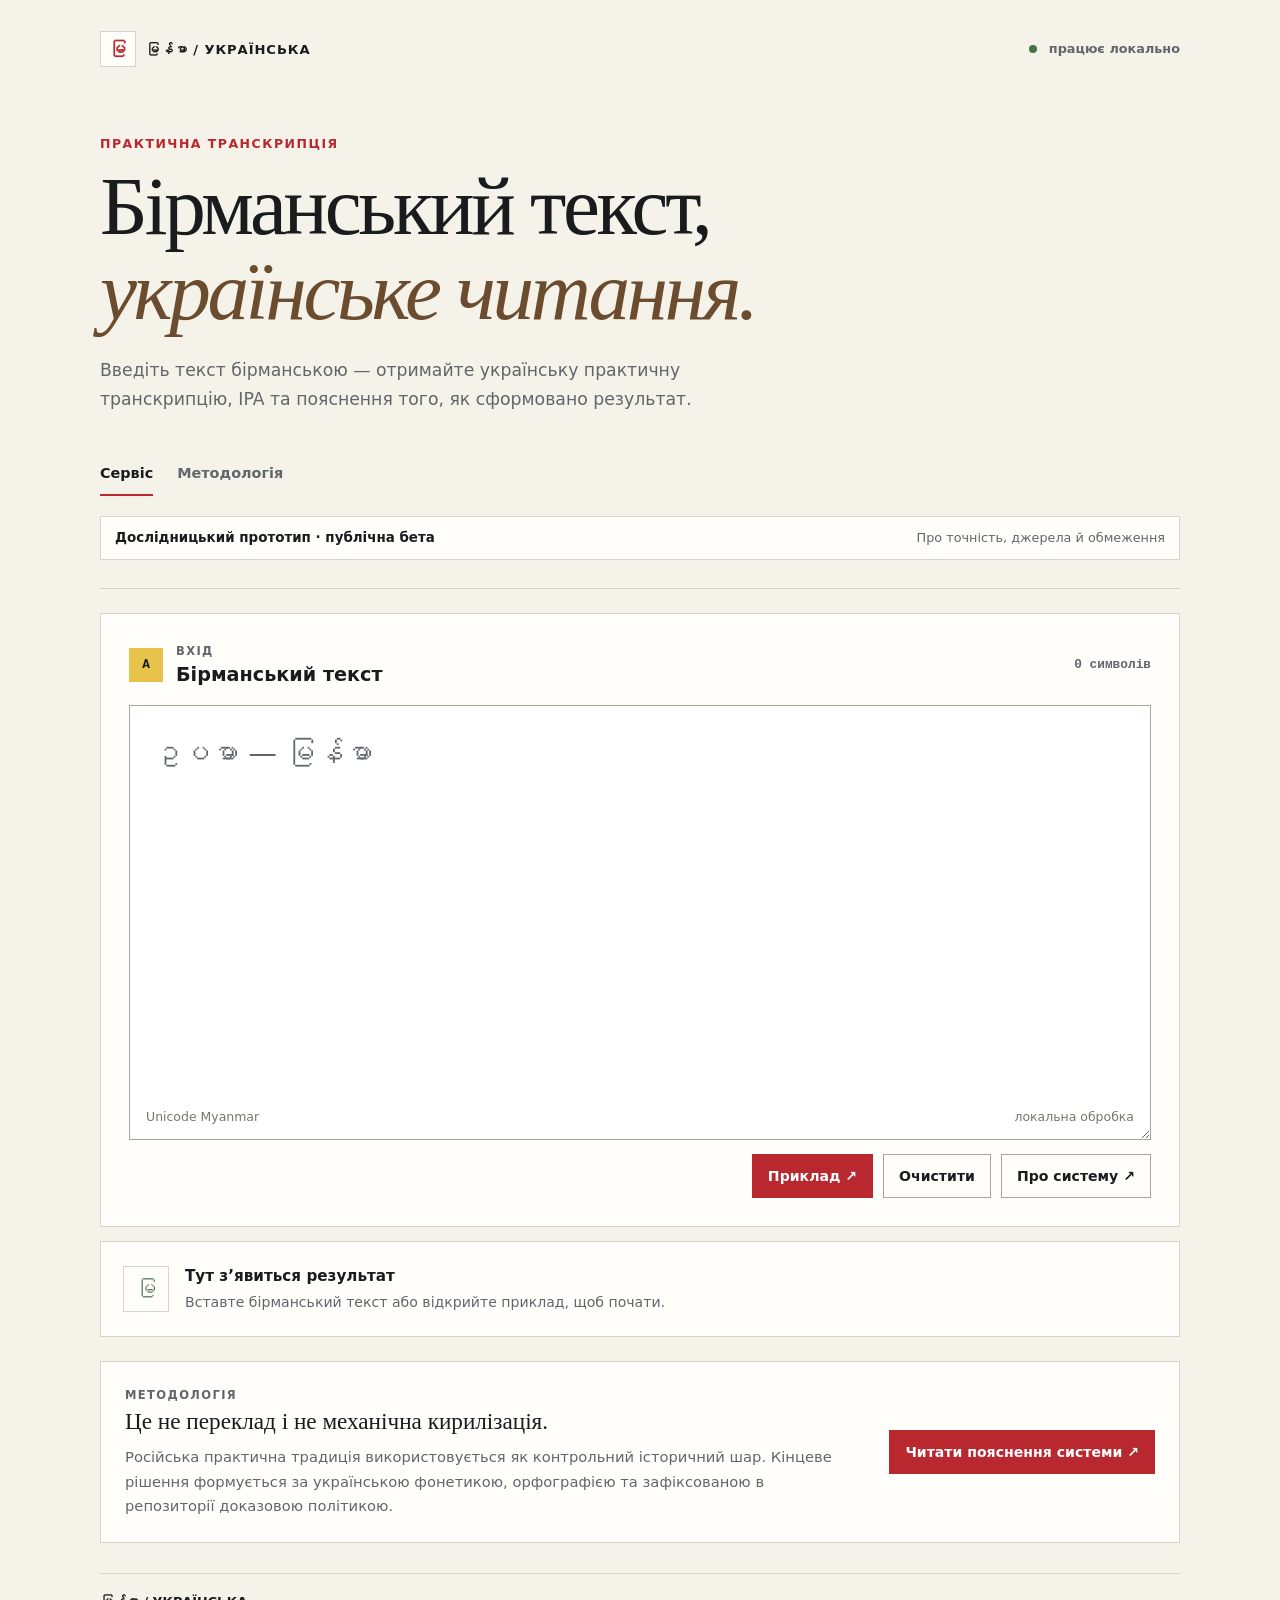
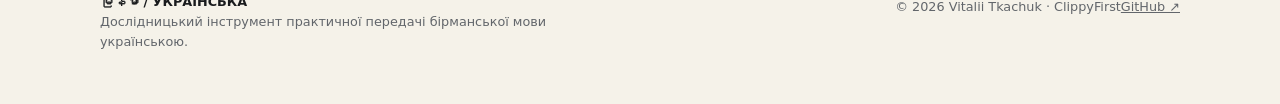
==== commit 3cca1ff2: "UX: retain full beta provenance in collapsed notice and restore exact metadata" ====
--- a/index.html
+++ b/index.html
@@ -22,7 +22,7 @@
     <p class="subtitle">Введіть текст бірманською — отримайте українську практичну транскрипцію, IPA та пояснення того, як сформовано результат.</p>
   </div>
   <nav class="nav" aria-label="Основна навігація"><a class="active" aria-current="page" href="./">Сервіс</a><a href="./system.html">Методологія</a></nav>
-  <details class="research-notice research-notice-collapsed"><summary><strong>Публічна бета · дослідницька система</strong><span>Про точність, джерела й обмеження</span></summary><div><p>Це дослідницька бета, а не затверджений стандарт вимови. Незалежного експертного IPA gold corpus немає, тому емпірична точність не вимірюється. Непідтримані структури не вгадуються. У браузері працюють власні правила, Epitran та локальна Google Burmese WFST-модель; провайдерські кандидати відокремлені від канонічного IPA → українського результату. <a href="./system.html#validation-status">Перевірити стан і межі →</a></p></div></details>
+  <details class="research-notice research-notice-collapsed"><summary><strong>Дослідницький прототип · публічна бета</strong><span>Про точність, джерела й обмеження</span></summary><div><p>Це дослідницька бета, а не затверджений стандарт вимови. Незалежного експертного IPA gold corpus немає (0 ад’юдикованих записів), емпірична точність не вимірюється; автоматичні тести підтверджують роботу коду, а не правильність кожної вимови. Непідтримані структури можуть лишатися PROVISIONAL або ⟦…⟧. GitHub Pages автоматично публікує гілку <code>main</code>; актуальний результат розгортання доступний у <a href="https://github.com/ClippyFirst/Burmese-Ukrainian-Phonetic-System/actions">GitHub Actions</a>. У браузері працює гібрид: власні правила, порт Epitran 1.35.3 та локальна Google Burmese WFST-модель; результати провайдерів показуються окремо, а не голосують. Основний результат проходить IPA-first конвеєр: канонічний IPA допускається лише за встановлених сегментної, просодичної та профільної основи; сегментні підказки без тону/профілю лишаються PROVISIONAL і не підміняють результат. Окремо показуються цілісні попередні українські варіанти від кожного провайдера; вони позначені PROVISIONAL, а непідтримані сегменти залишаються в ⟦…⟧. Незалежного лексичного IPA gold corpus ще немає: 0 ад’юдикованих записів, емпірична точність не вимірюється. Відповідники /h/ → г, /ɡ/ (ASCII /g/) → ґ та /x/ → х є проєктною політикою. Медалі, кінзі та кон’юнкти можуть розпізнаватися структурно, але їхня IPA/українська реалізація лишається неповною. <a href="./system.html#validation-status">Перевірити стан і межі →</a></p></div></details>
 </header>
 
 <section class="workspace" aria-labelledby="input-heading">
@@ -48,11 +48,11 @@
     <p id="output-method-note" class="method-note" aria-live="polite">Гібридний режим у браузері: власні правила + Epitran + локальна Google WFST-модель → IPA-кандидати й українські адаптації. Кандидати PROVISIONAL; жодних серверних API.</p>
     <div class="output-level-control" data-method-panel="phonetic"><label for="output-level">Рівень деталізації фонетичного результату</label><select id="output-level" aria-describedby="output-level-note"><option value="strict">Strict · лише канонічний результат</option><option value="balanced" selected>Soft · результат і кандидати</option><option value="exploratory">Super-soft · усі доступні кандидати</option></select><p id="output-level-note" class="method-note" aria-live="polite">Кандидати показуються окремо й не замінюють підтверджену транскрипцію.</p></div>
     <article id="hybrid-engine-panel" class="result-card" data-method-panel="phonetic"><div class="result-meta"><span class="result-index">HYBRID</span><div><h3>Гібридні провайдери</h3><p>Паралельні кандидати, джерело вибору та явна невизначеність.</p></div></div><div id="hybrid-provider-results" class="syllables"></div></article>
-    <article id="romanization-panel" class="result-card" data-method-panel="romanization"><div class="result-meta"><span class="result-index">02</span><div><h3>Романізація · MLCTS</h3><p>Орфографічна система Myanmar Language Commission; окремо від IPA й українського результату.</p></div><button class="copy" data-copy="romanization" type="button" aria-label="Копіювати романізацію MLCTS">Копіювати</button></div><p id="romanization" class="result-value" lang="en"></p><div id="romanization-status" class="status-line">Mya2Rom · MLCTS.</div></article>
+    <article id="romanization-panel" class="result-card" data-method-panel="romanization"><div class="result-meta"><span class="result-index">02</span><div><h3>Романізація · MLCTS</h3><p>Орфографічна система Myanmar Language Commission; окремо від IPA й українського результату.</p></div><button class="copy" data-copy="romanization" type="button" aria-label="Копіювати романізацію MLCTS">Копіювати</button></div><p id="romanization" class="result-value" lang="en"></p><div id="romanization-status" class="status-line">Mya2Rom 0.4.4 · MLCTS (орфографічний профіль).</div></article>
     <article id="ua-romanization-panel" class="result-card" data-method-panel="romanization"><div class="result-meta"><span class="result-index">03</span><div><h3>Українська за романізацією</h3><p>Окрема орфографічна матриця, не IPA-адаптація.</p></div></div><p id="ua-romanization-result" class="result-value">Очікує на ввід бірманського тексту</p><div id="ua-romanization-status" class="status-line">MLCTS → українська: окрема складова адаптація; непідтримані послідовності позначаються окремо.</div><p class="unit-note"><a href="https://github.com/ClippyFirst/Burmese-Ukrainian-Phonetic-System/blob/main/docs/romanization-to-ukrainian-matrix.md">Таблиця відповідників і статуси ↗</a></p></article>
     <article id="ipa-panel" class="result-card" data-method-panel="phonetic"><div class="result-meta"><span class="result-index">04</span><div><h3>IPA</h3><p>Фонетичний / фонологічний шар, наскільки його встановлено.</p></div><button class="copy" data-copy="ipa" type="button" aria-label="Копіювати IPA">Копіювати</button></div><p id="ipa" class="result-value ipa" lang="und-fonipa"></p><div id="ipa-status" class="status-line"></div></article>
     <article id="structure-panel" class="result-card" data-method-panel="phonetic"><div class="result-meta"><span class="result-index">05</span><div><h3>Структурний аналіз</h3><p>Unicode-послідовність і графемні кластери.</p></div></div><div id="syllables" class="syllables"></div></article>
-    <section id="hybrid-candidate-previews" class="candidate-previews" aria-label="Попередні варіанти від гібридних провайдерів" hidden><h4>Попередні варіанти провайдерів · PROVISIONAL</h4><p class="status-line">Окремі діагностичні адаптації IPA-кандидатів; не підтверджена транскрипція.</p><div id="hybrid-candidate-preview-list"></div></section>
+    <section id="hybrid-candidate-previews" class="candidate-previews" aria-label="Попередні варіанти від гібридних провайдерів" hidden><h4>Попередні варіанти провайдерів · PROVISIONAL</h4><p class="status-line">Це окремі діагностичні адаптації IPA-кандидатів, а не підтверджена транскрипція.</p><div id="hybrid-candidate-preview-list"></div></section>
   </div></details>
 </section>
 
--- a/src/web/styles.css
+++ b/src/web/styles.css
@@ -134,3 +134,16 @@
   .syllable small{grid-column:1}
 }
 @media(prefers-reduced-motion:reduce){html{scroll-behavior:auto}}
+
+/* Quick transcription first; research details are progressive disclosures. */
+.research-notice-collapsed{margin-top:14px;padding:10px 14px;border:1px solid var(--line);background:var(--surface)}
+.research-notice-collapsed summary{display:flex;align-items:center;justify-content:space-between;gap:12px;cursor:pointer;list-style:none}
+.research-notice-collapsed summary::-webkit-details-marker{display:none}
+.research-notice-collapsed summary strong{font-size:.84rem}.research-notice-collapsed summary span{color:var(--muted);font-size:.8rem}
+.research-notice-collapsed>div{max-width:900px;padding:8px 0 2px;color:var(--muted);font-size:.86rem}
+.research-drawer{grid-column:1/-1;margin-top:14px;border:1px solid var(--line);background:var(--surface)}
+.research-drawer>summary{display:flex;align-items:center;min-height:64px;padding:12px 18px;cursor:pointer;list-style:none}
+.research-drawer>summary::-webkit-details-marker{display:none}.research-drawer>summary::after{content:'+';margin-left:auto;color:var(--red);font-size:1.35rem;font-weight:700}.research-drawer[open]>summary::after{content:'−'}
+.research-drawer>summary strong,.research-drawer>summary small{display:block}.research-drawer>summary strong{font-size:.96rem}.research-drawer>summary small{margin-top:3px;color:var(--muted);font-size:.82rem}
+.research-drawer-content{display:grid;gap:12px;padding:0 16px 18px}.research-drawer-content>.result-card{margin:0}
+@media(max-width:640px){.research-notice-collapsed summary{align-items:flex-start;flex-direction:column;gap:3px}.research-drawer>summary{padding:12px}}
